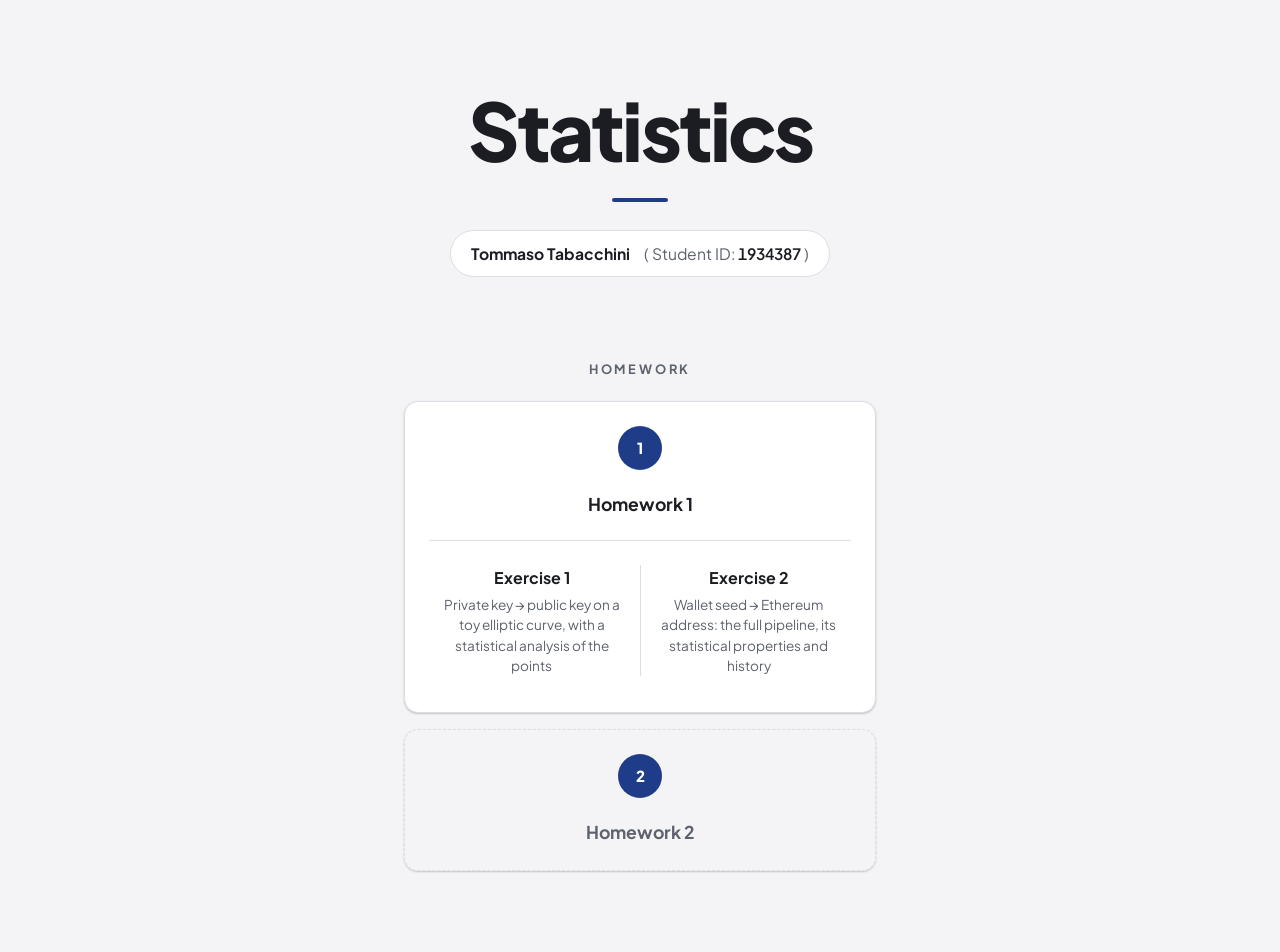
==== index.html @ 3807b12a "Improvement of homework division" ====
<!doctype html>
<html lang="en">
  <head>
    <meta charset="utf-8" />
    <meta name="viewport" content="width=device-width, initial-scale=1" />
    <meta name="color-scheme" content="dark light" />
    <title>Statistics · Homework</title>
    <link rel="preconnect" href="https://fonts.googleapis.com" />
    <link
      rel="stylesheet"
      href="https://fonts.googleapis.com/css2?family=Plus+Jakarta+Sans:wght@400;500;600;700;800&display=swap"
    />
    <link rel="stylesheet" href="style.css" />
  </head>
  <body>
    <main class="page">
      <h1>Statistics</h1>
      <div class="rule"></div>
      <div class="student">
        <b>Tommaso Tabacchini</b><span>( Student ID: <i>1934387</i> )</span>
      </div>
      <h2>Homework</h2>
      <ul class="grid">
        <li>
          <div class="tile split">
            <span class="n">1</span>
            <span class="t">Homework 1</span>
            <div class="ex">
              <a href="Homework1/Exercise1/ex1.html">
                <b>Exercise 1</b>
                <span
                  >Private key → public key on a toy elliptic curve, with a
                  statistical analysis of the points</span
                >
              </a>
              <a href="Homework1/Exercise2/ex2.html">
                <b>Exercise 2</b>
                <span
                  >Wallet seed → Ethereum address: the full pipeline, its
                  statistical properties and history</span
                >
              </a>
            </div>
          </div>
        </li>
        <li>
          <div class="tile more">
            <span class="n">2</span>
            <span class="t">Homework 2</span>
          </div>
        </li>
      </ul>
    </main>
  </body>
</html>
---- style.css ----
:root {
  --bg: #16181d;
  --panel: #1f2229;
  --ink: #eceef2;
  --muted: #9a9fab;
  --line: #2f333c;
  --accent: #1f3a82;
  --accent-ink: #ffffff;
  --sans: "Plus Jakarta Sans", system-ui, -apple-system, "Segoe UI", sans-serif;
  color-scheme: dark;
}
@media (prefers-color-scheme: light) {
  :root:not([data-theme="dark"]) {
    --bg: #f4f4f6;
    --panel: #ffffff;
    --ink: #1b1d22;
    --muted: #5d626d;
    --line: #dcdde3;
    --accent: #1f3c88;
    --accent-ink: #ffffff;
    color-scheme: light;
  }
}
:root[data-theme="light"] {
  --bg: #f4f4f6;
  --panel: #ffffff;
  --ink: #1b1d22;
  --muted: #5d626d;
  --line: #dcdde3;
  --accent: #1f3c88;
  --accent-ink: #ffffff;
  color-scheme: light;
}
* {
  box-sizing: border-box;
}
body {
  margin: 0;
  background: var(--bg);
  color: var(--ink);
  font: 16px/1.6 var(--sans);
  padding-inline: 20px;
}
a:focus-visible {
  outline: 2px solid var(--accent);
  outline-offset: 3px;
}
.page {
  max-width: 960px;
  margin: 0 auto;
  padding-block: 88px 80px;
  text-align: center;
}
h1 {
  margin: 0;
  font: 800 clamp(2.8rem, 10vw, 5rem) / 1.05 var(--sans);
  letter-spacing: -0.035em;
}
.rule {
  width: 56px;
  height: 4px;
  border-radius: 2px;
  background: var(--accent);
  margin: 26px auto 0;
}
.student {
  display: inline-flex;
  flex-wrap: wrap;
  justify-content: center;
  gap: 6px 14px;
  margin-top: 28px;
  padding: 10px 20px;
  border: 1px solid var(--line);
  border-radius: 999px;
  background: var(--panel);
  font-size: 0.98rem;
}
.student b {
  font-weight: 700;
}
.student span {
  color: var(--muted);
}
.student span i {
  font-style: normal;
  color: var(--ink);
  font-weight: 600;
  font-variant-numeric: tabular-nums;
}
h2 {
  margin: 84px 0 24px;
  font: 700 0.8rem var(--sans);
  letter-spacing: 0.22em;
  text-transform: uppercase;
  color: var(--muted);
}
.grid {
  list-style: none;
  margin: 0;
  padding: 0;
  display: flex;
  flex-direction: column;
  align-items: center;
  gap: 16px;
}
.grid > li {
  width: min(100%, 472px);
}
.tile {
  height: 100%;
  padding: 24px;
  background: var(--panel);
  border: 1px solid var(--line);
  border-radius: 14px;
  display: flex;
  flex-direction: column;
  align-items: center;
  text-align: center;
  gap: 6px;
  color: inherit;
  text-decoration: none;
  box-shadow: 0 1px 2px rgba(0, 0, 0, 0.2);
  transform: perspective(800px) translateZ(0);
  transition:
    transform 0.25s ease,
    box-shadow 0.25s ease,
    border-color 0.25s ease;
}
a.tile:hover,
.tile.split:hover {
  transform: perspective(800px) translateY(-8px) rotateX(3deg) scale(1.02);
  border-color: var(--accent);
  box-shadow:
    0 2px 4px rgba(0, 0, 0, 0.18),
    0 12px 24px rgba(0, 0, 0, 0.28),
    0 28px 48px rgba(0, 0, 0, 0.22),
    inset 0 1px 0 rgba(255, 255, 255, 0.08);
}
a.tile:active {
  transform: perspective(800px) translateY(-3px) scale(1.01);
  box-shadow: 0 6px 14px rgba(0, 0, 0, 0.25);
}
@media (prefers-reduced-motion: reduce) {
  .tile,
  a.tile:hover,
  a.tile:active,
  .tile.split:hover {
    transition: none;
    transform: none;
  }
  .ex a,
  .ex b::after {
    transition: none;
  }
}
.ex {
  display: grid;
  grid-template-columns: minmax(0, 1fr) minmax(0, 1fr);
  gap: 12px;
  width: 100%;
  margin-top: 16px;
  padding-top: 12px;
  border-top: 1px solid var(--line);
}
.ex a {
  position: relative;
  display: flex;
  flex-direction: column;
  align-items: center;
  gap: 4px;
  padding: 12px 10px;
  border-radius: 10px;
  color: inherit;
  text-decoration: none;
  transition: background 0.2s ease;
}
.ex a + a::before {
  content: "";
  position: absolute;
  left: -6px;
  top: 12px;
  bottom: 12px;
  width: 1px;
  background: var(--line);
}
.ex b {
  position: relative;
  font-weight: 700;
  font-size: 1rem;
}
.ex b::after {
  content: "→";
  position: absolute;
  left: 100%;
  margin-left: 6px;
  opacity: 0;
  transform: translateX(-4px);
  transition:
    opacity 0.2s ease,
    transform 0.2s ease;
}
.ex span {
  color: var(--muted);
  font-size: 0.85rem;
  line-height: 1.5;
}
.ex a:hover {
  background: color-mix(in srgb, var(--accent) 16%, transparent);
}
.ex a:hover b::after {
  opacity: 1;
  transform: none;
}
.ex a:focus-visible {
  outline: 2px solid var(--accent);
  outline-offset: 2px;
}
@media (max-width: 440px) {
  .ex {
    grid-template-columns: minmax(0, 1fr);
  }
  .ex a + a::before {
    left: 12px;
    right: 12px;
    top: -6px;
    bottom: auto;
    width: auto;
    height: 1px;
  }
}
a.tile:focus-visible {
  outline: 2px solid var(--accent);
  outline-offset: 3px;
}
.tile .n {
  width: 44px;
  height: 44px;
  border-radius: 50%;
  display: grid;
  place-items: center;
  background: var(--accent);
  color: var(--accent-ink);
  font-weight: 800;
  font-size: 0.95rem;
}
.tile .t {
  margin-top: 14px;
  font-weight: 700;
  font-size: 1.1rem;
}
.tile .s {
  color: var(--muted);
  font-size: 0.88rem;
}
.tile.more {
  background: none;
  border-style: dashed;
  justify-content: center;
  align-items: center;
  text-align: center;
  color: var(--muted);
}
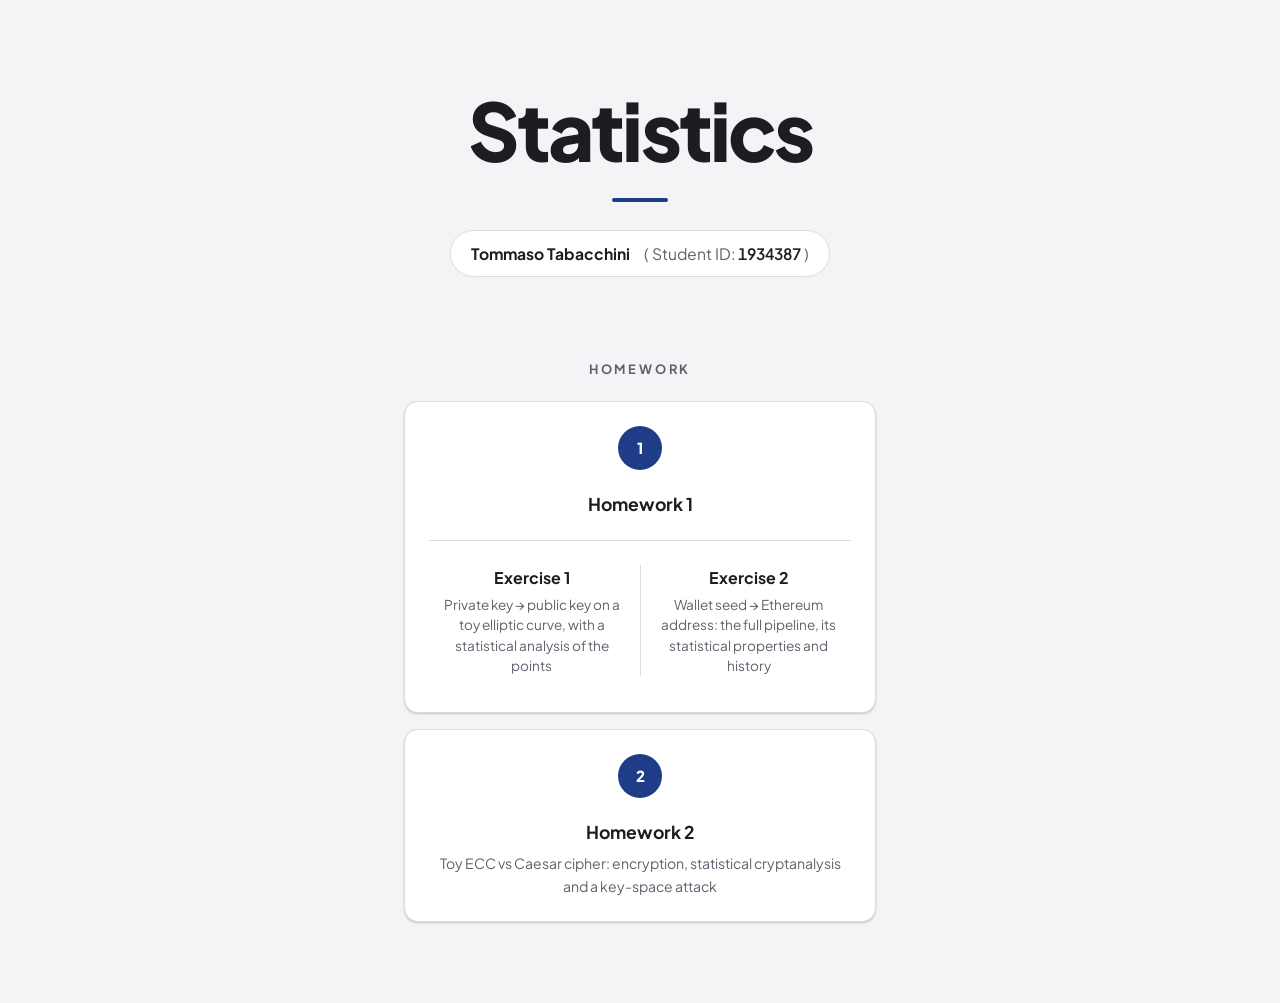
==== commit b88fb958: "Add HW2 new" ====
--- a/index.html
+++ b/index.html
@@ -26,14 +26,14 @@
             <span class="n">1</span>
             <span class="t">Homework 1</span>
             <div class="ex">
-              <a href="Homework1/Exercise1/ex1.html">
+              <a href="Homework1/hw1.html">
                 <b>Exercise 1</b>
                 <span
                   >Private key → public key on a toy elliptic curve, with a
                   statistical analysis of the points</span
                 >
               </a>
-              <a href="Homework1/Exercise2/ex2.html">
+              <a href="Homework2/hw2.html">
                 <b>Exercise 2</b>
                 <span
                   >Wallet seed → Ethereum address: the full pipeline, its
@@ -44,10 +44,14 @@
           </div>
         </li>
         <li>
-          <div class="tile more">
+          <a class="tile" href="Homework2-new/hw2.html">
             <span class="n">2</span>
             <span class="t">Homework 2</span>
-          </div>
+            <span class="s"
+              >Toy ECC vs Caesar cipher: encryption, statistical cryptanalysis
+              and a key-space attack</span
+            >
+          </a>
         </li>
       </ul>
     </main>
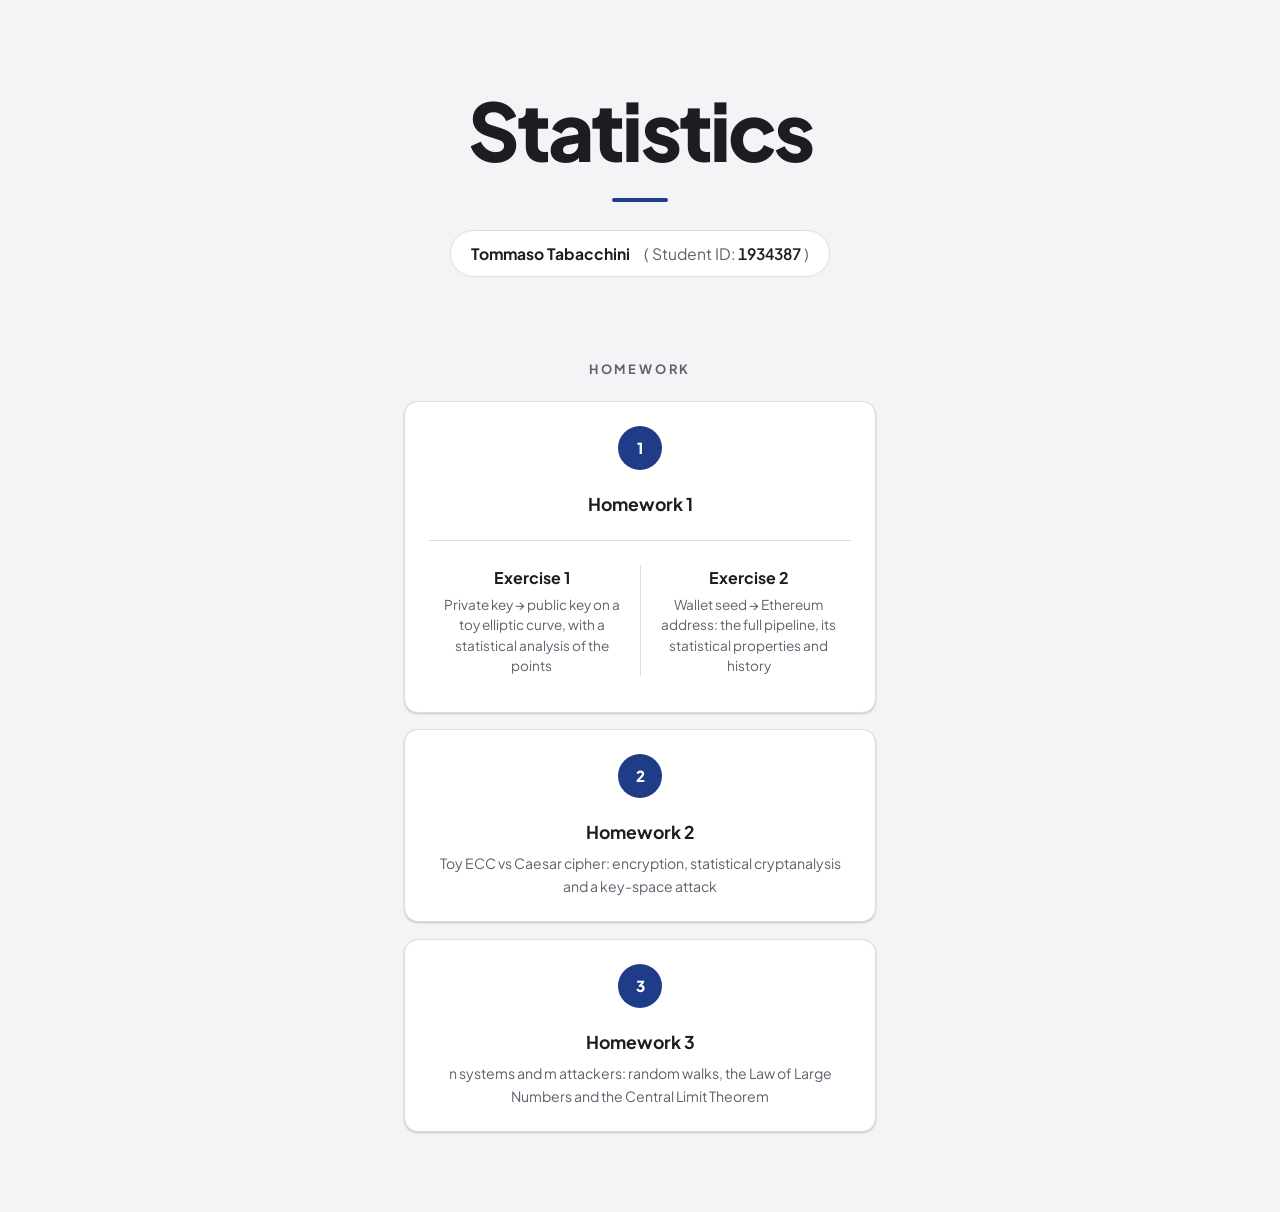
==== commit b3cc48a5: "Add HW3" ====
--- a/index.html
+++ b/index.html
@@ -53,6 +53,16 @@
             >
           </a>
         </li>
+        <li>
+          <a class="tile" href="Homework3/hw3.html">
+            <span class="n">3</span>
+            <span class="t">Homework 3</span>
+            <span class="s"
+              >n systems and m attackers: random walks, the Law of Large Numbers
+              and the Central Limit Theorem</span
+            >
+          </a>
+        </li>
       </ul>
     </main>
   </body>
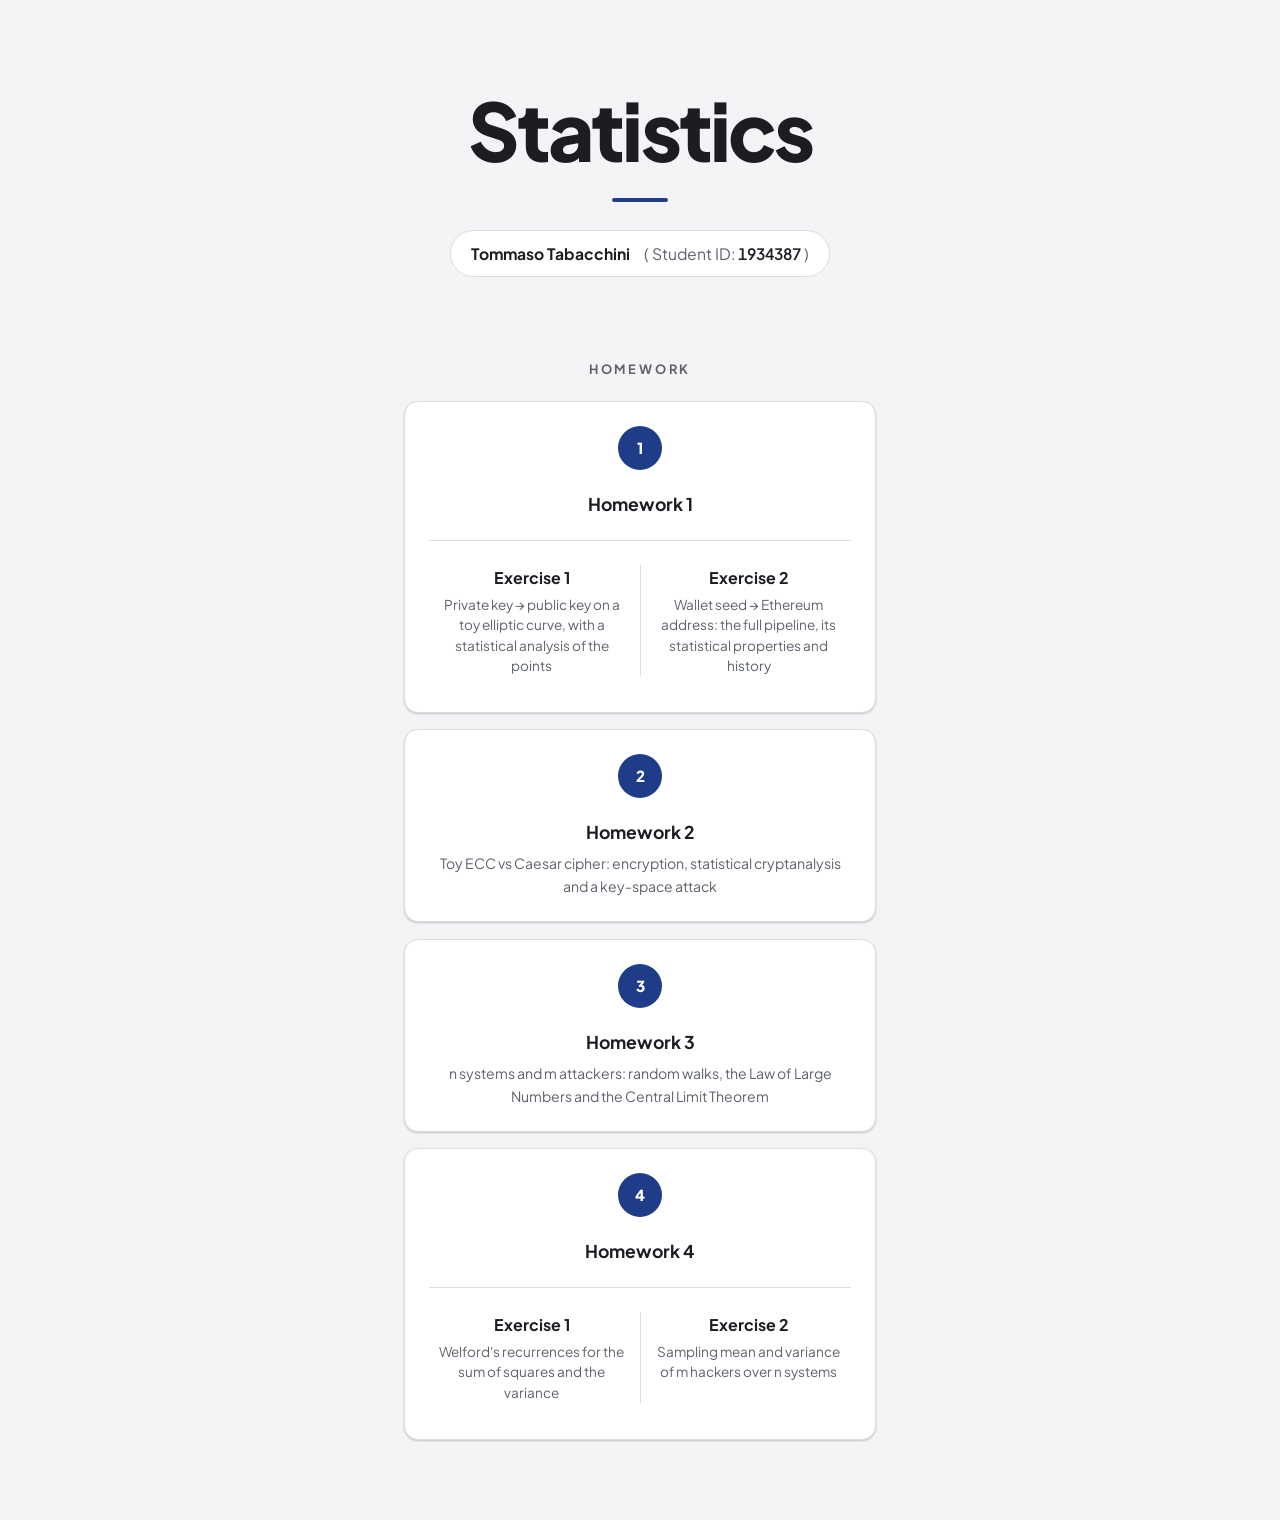
==== commit b7a254e3: "Add HW4" ====
--- a/index.html
+++ b/index.html
@@ -63,6 +63,27 @@
             >
           </a>
         </li>
+        <li>
+          <div class="tile split">
+            <span class="n">4</span>
+            <span class="t">Homework 4</span>
+            <div class="ex">
+              <a href="Homework4/hw4.html#ex1">
+                <b>Exercise 1</b>
+                <span
+                  >Welford's recurrences for the sum of squares and the
+                  variance</span
+                >
+              </a>
+              <a href="Homework4/hw4.html#ex2">
+                <b>Exercise 2</b>
+                <span
+                  >Sampling mean and variance of m hackers over n systems</span
+                >
+              </a>
+            </div>
+          </div>
+        </li>
       </ul>
     </main>
   </body>
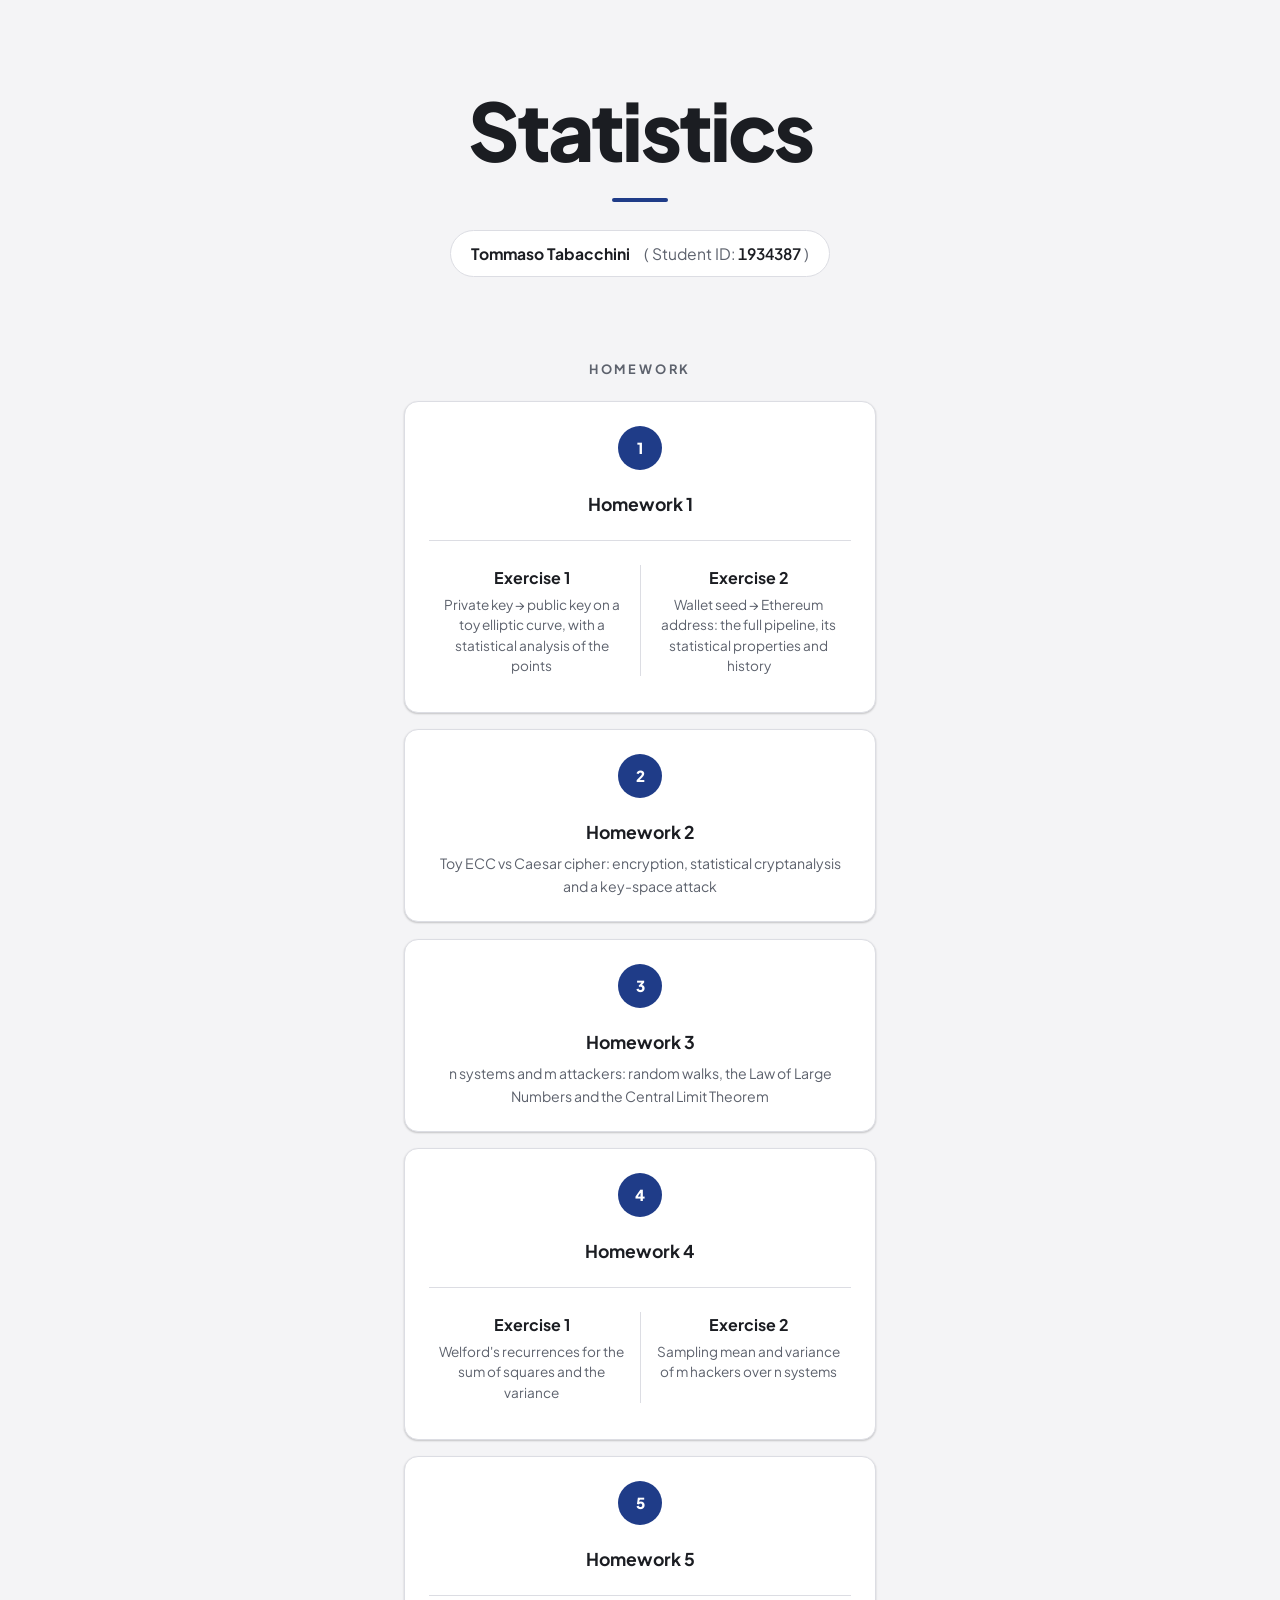
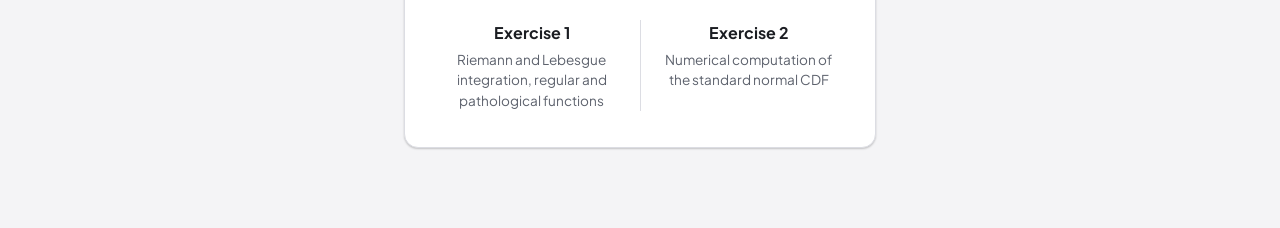
==== commit da6dd24c: "Add HW5" ====
--- a/index.html
+++ b/index.html
@@ -84,6 +84,25 @@
             </div>
           </div>
         </li>
+        <li>
+          <div class="tile split">
+            <span class="n">5</span>
+            <span class="t">Homework 5</span>
+            <div class="ex">
+              <a href="Homework5/hw5.html#ex1">
+                <b>Exercise 1</b>
+                <span
+                  >Riemann and Lebesgue integration, regular and pathological
+                  functions</span
+                >
+              </a>
+              <a href="Homework5/hw5.html#ex2">
+                <b>Exercise 2</b>
+                <span>Numerical computation of the standard normal CDF</span>
+              </a>
+            </div>
+          </div>
+        </li>
       </ul>
     </main>
   </body>
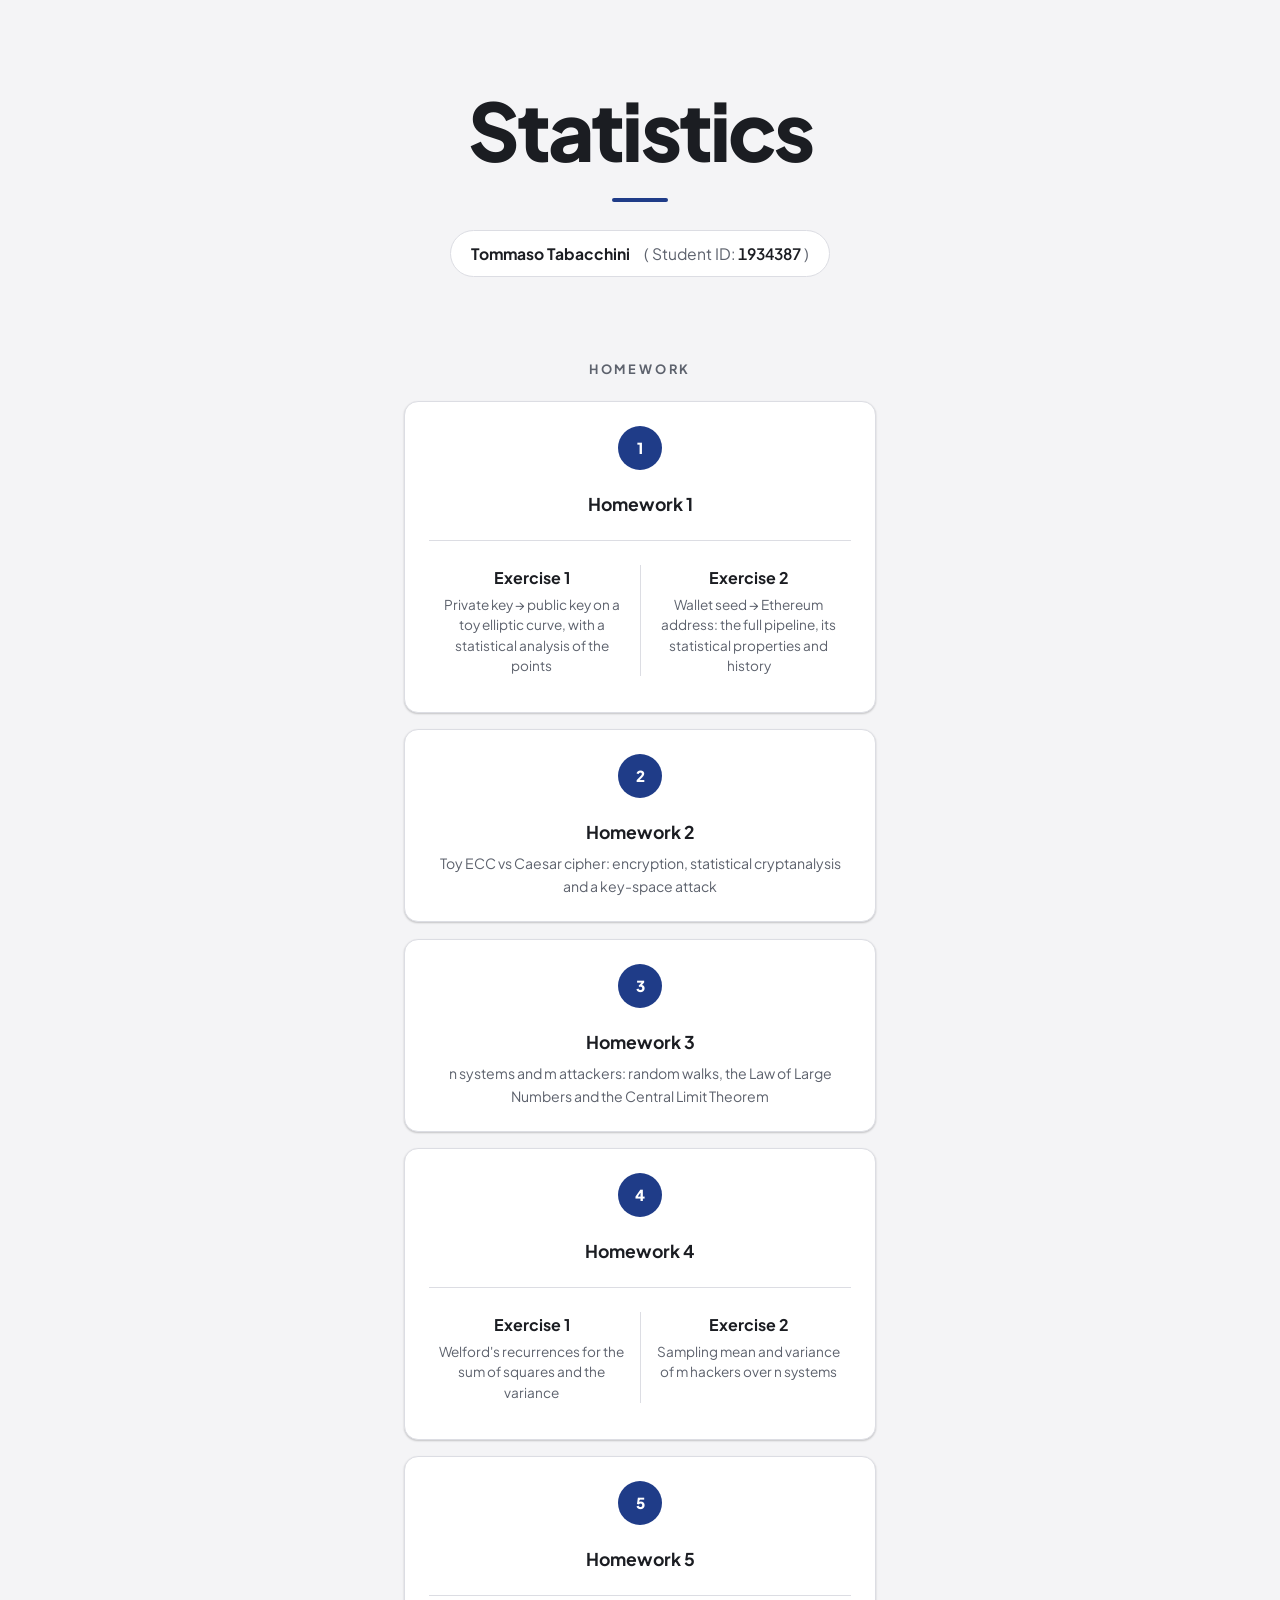
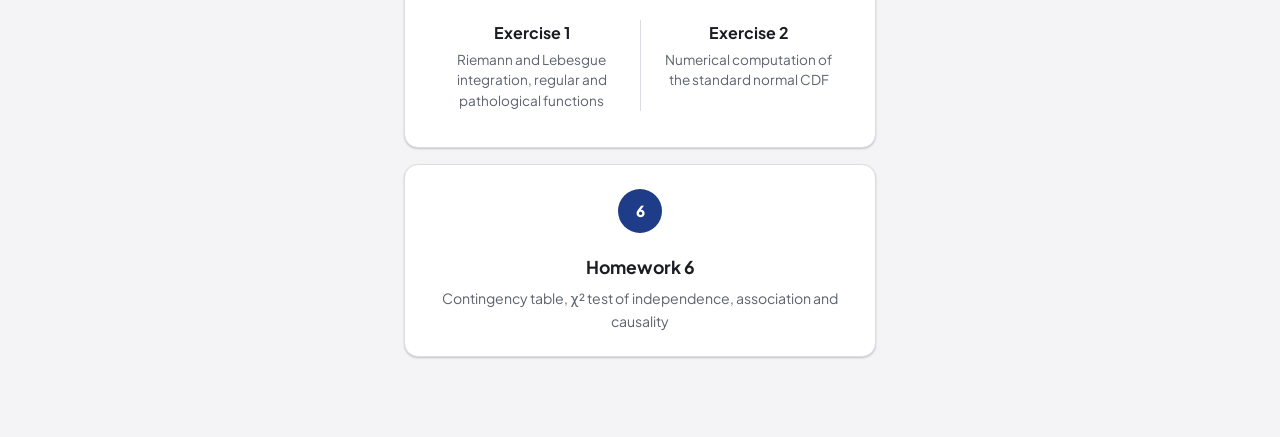
==== commit ec2d3cad: "Add HW6" ====
--- a/index.html
+++ b/index.html
@@ -103,6 +103,16 @@
             </div>
           </div>
         </li>
+        <li>
+          <a class="tile" href="Homework6/hw6.html">
+            <span class="n">6</span>
+            <span class="t">Homework 6</span>
+            <span class="s"
+              >Contingency table, χ² test of independence, association and
+              causality</span
+            >
+          </a>
+        </li>
       </ul>
     </main>
   </body>
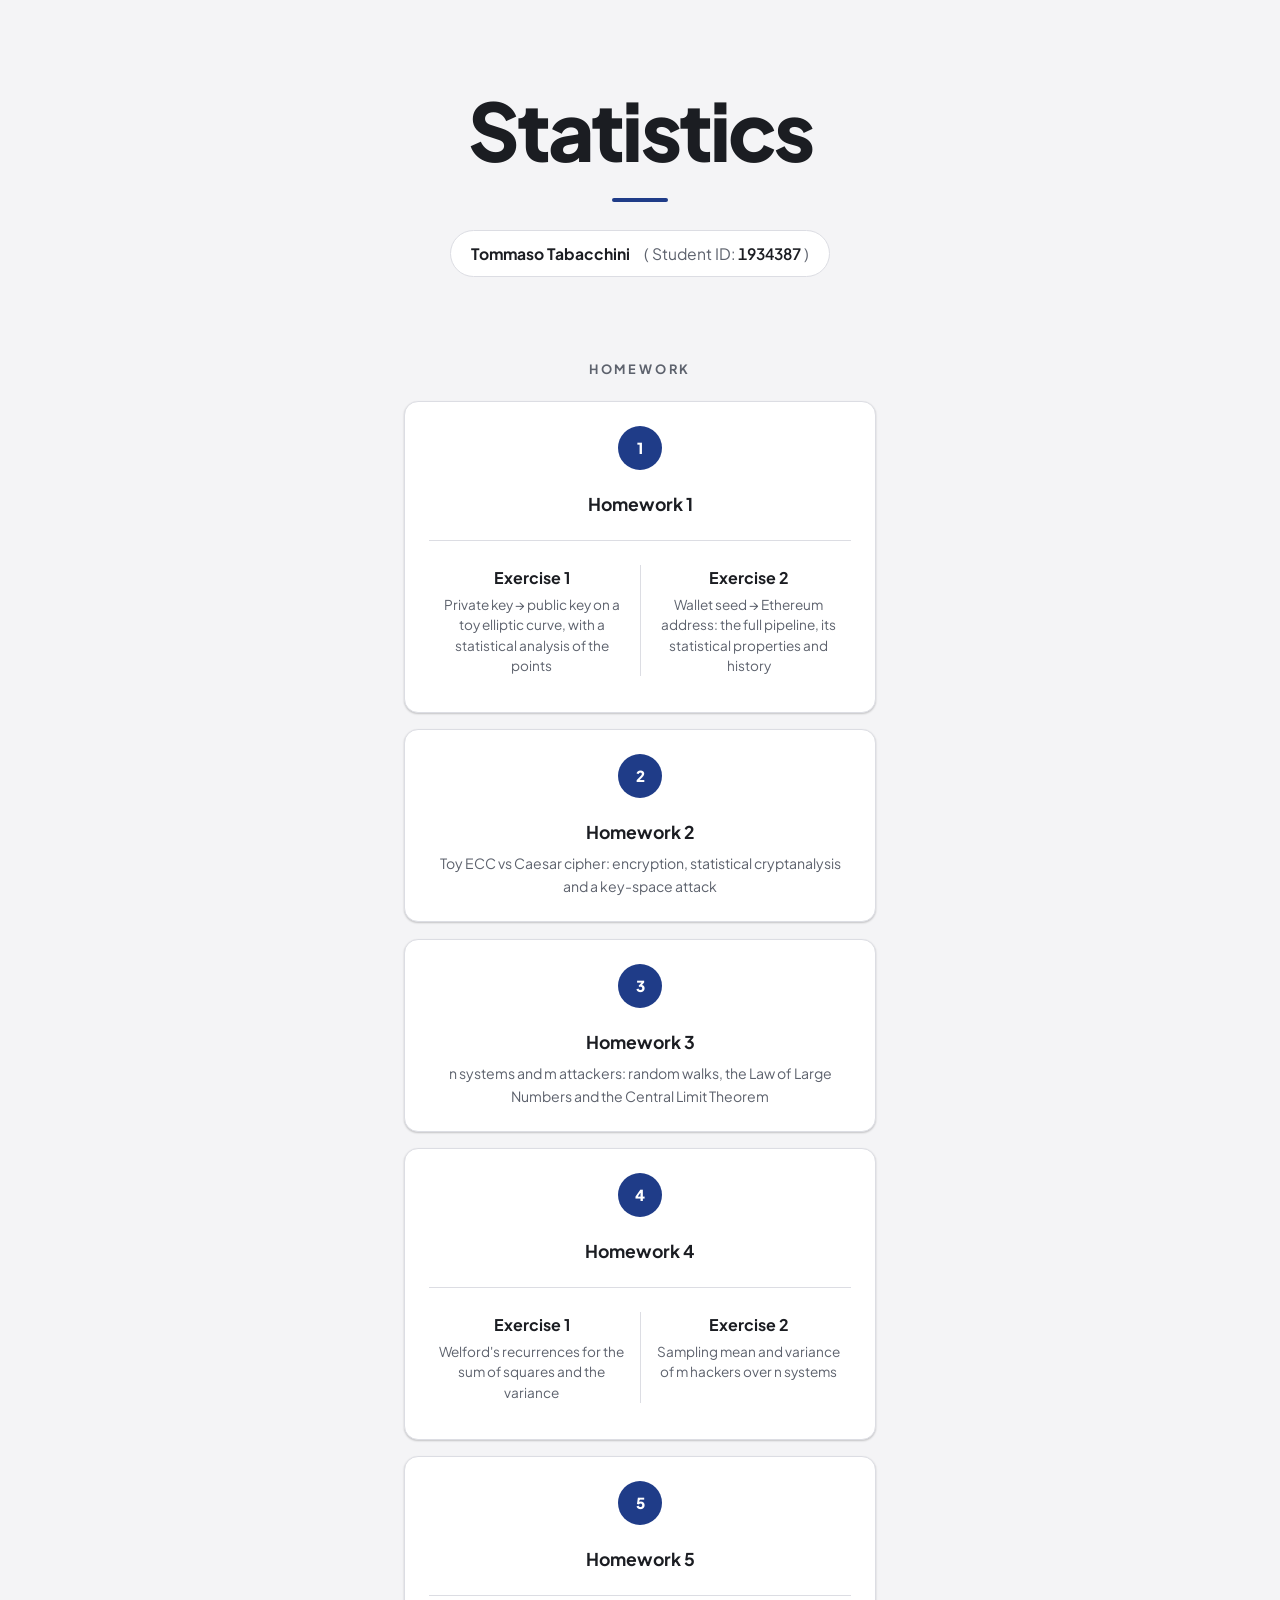
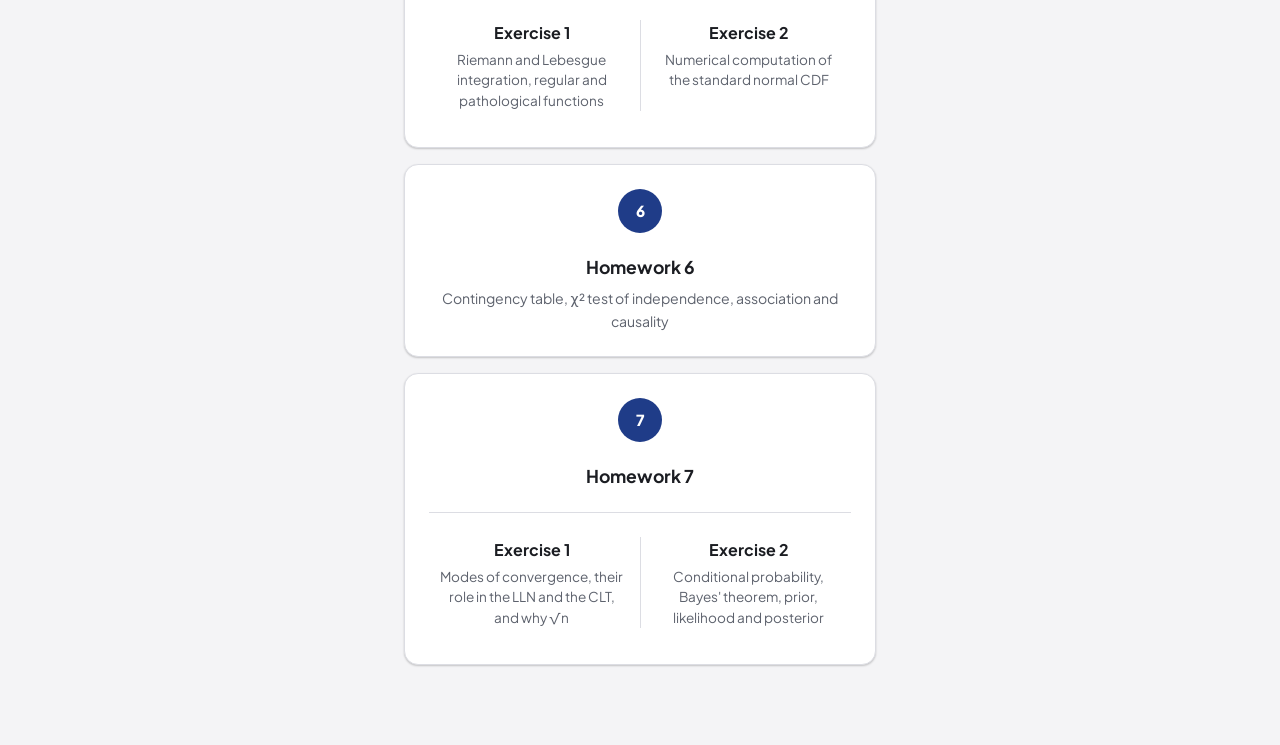
==== commit ead5b978: "Add HW7" ====
--- a/index.html
+++ b/index.html
@@ -113,6 +113,28 @@
             >
           </a>
         </li>
+        <li>
+          <div class="tile split">
+            <span class="n">7</span>
+            <span class="t">Homework 7</span>
+            <div class="ex">
+              <a href="Homework7/hw7.html#ex1">
+                <b>Exercise 1</b>
+                <span
+                  >Modes of convergence, their role in the LLN and the CLT, and
+                  why √n</span
+                >
+              </a>
+              <a href="Homework7/hw7.html#ex2">
+                <b>Exercise 2</b>
+                <span
+                  >Conditional probability, Bayes' theorem, prior, likelihood
+                  and posterior</span
+                >
+              </a>
+            </div>
+          </div>
+        </li>
       </ul>
     </main>
   </body>
